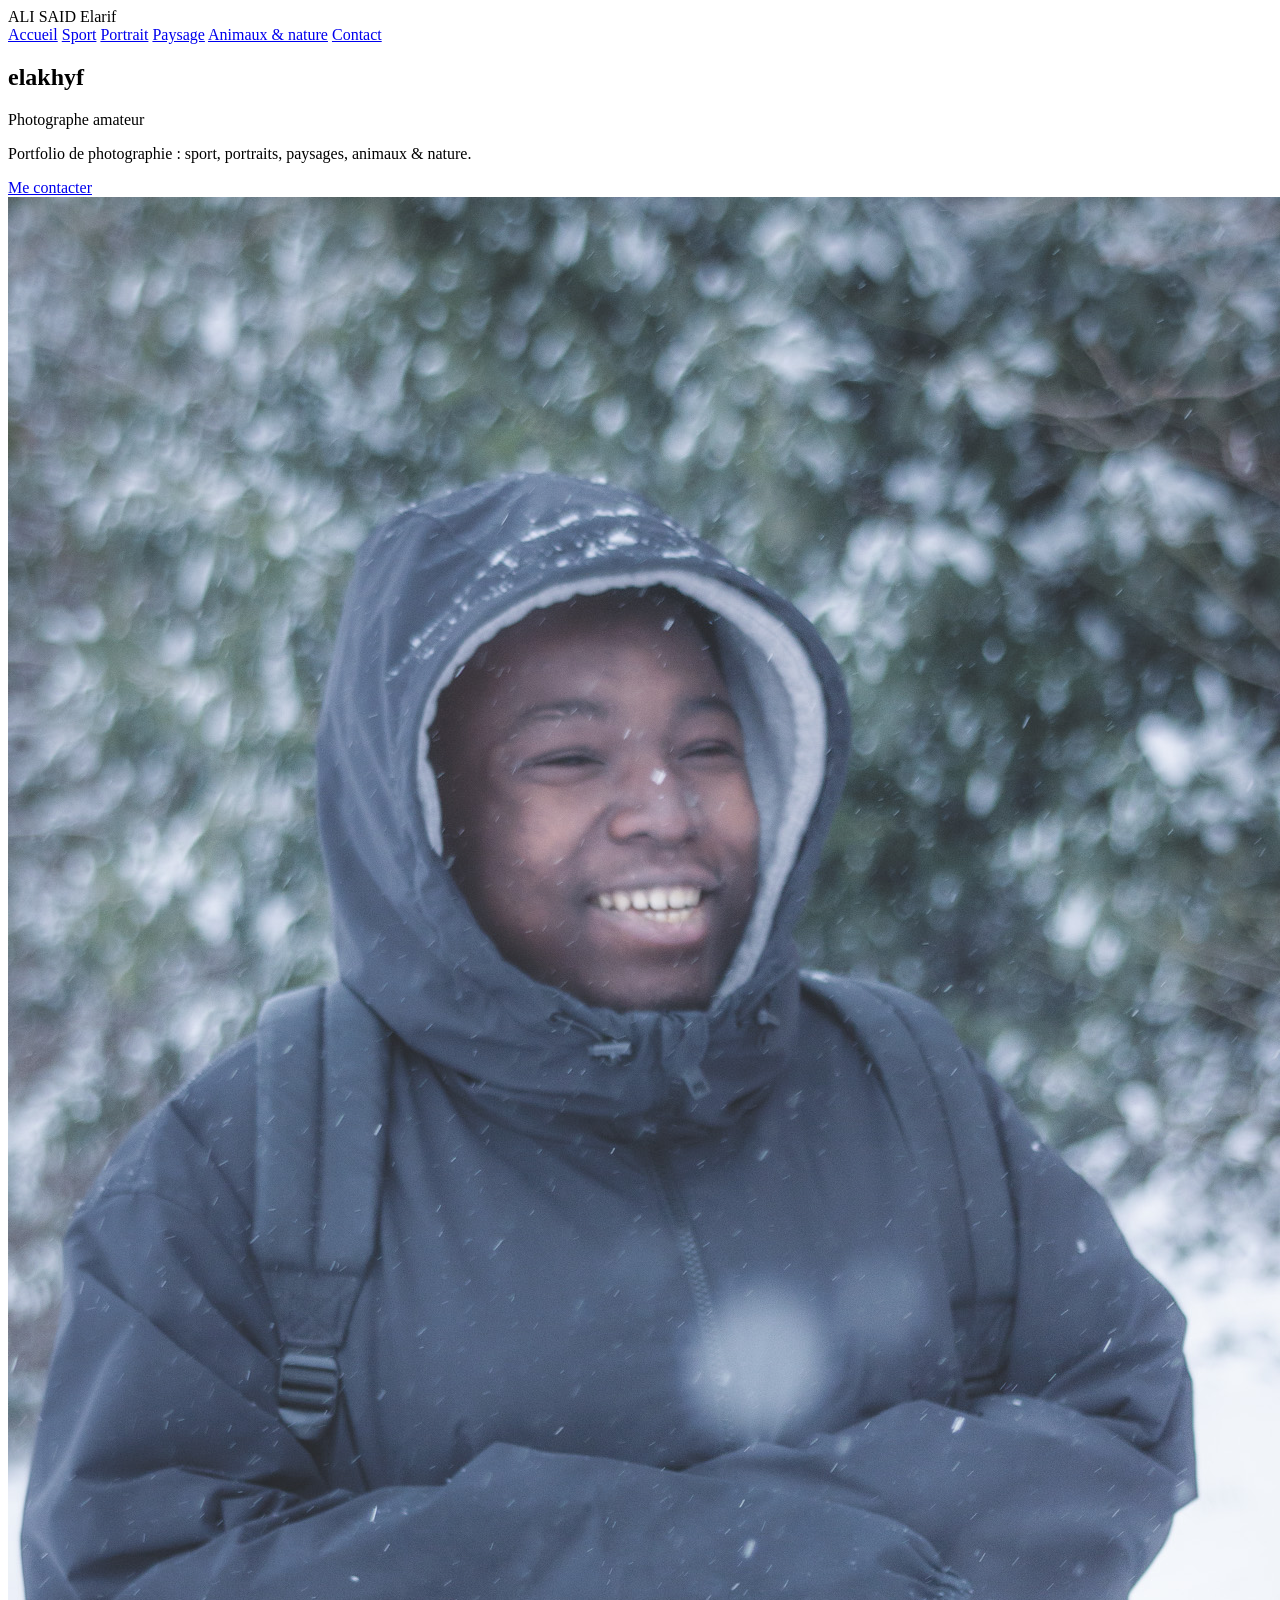
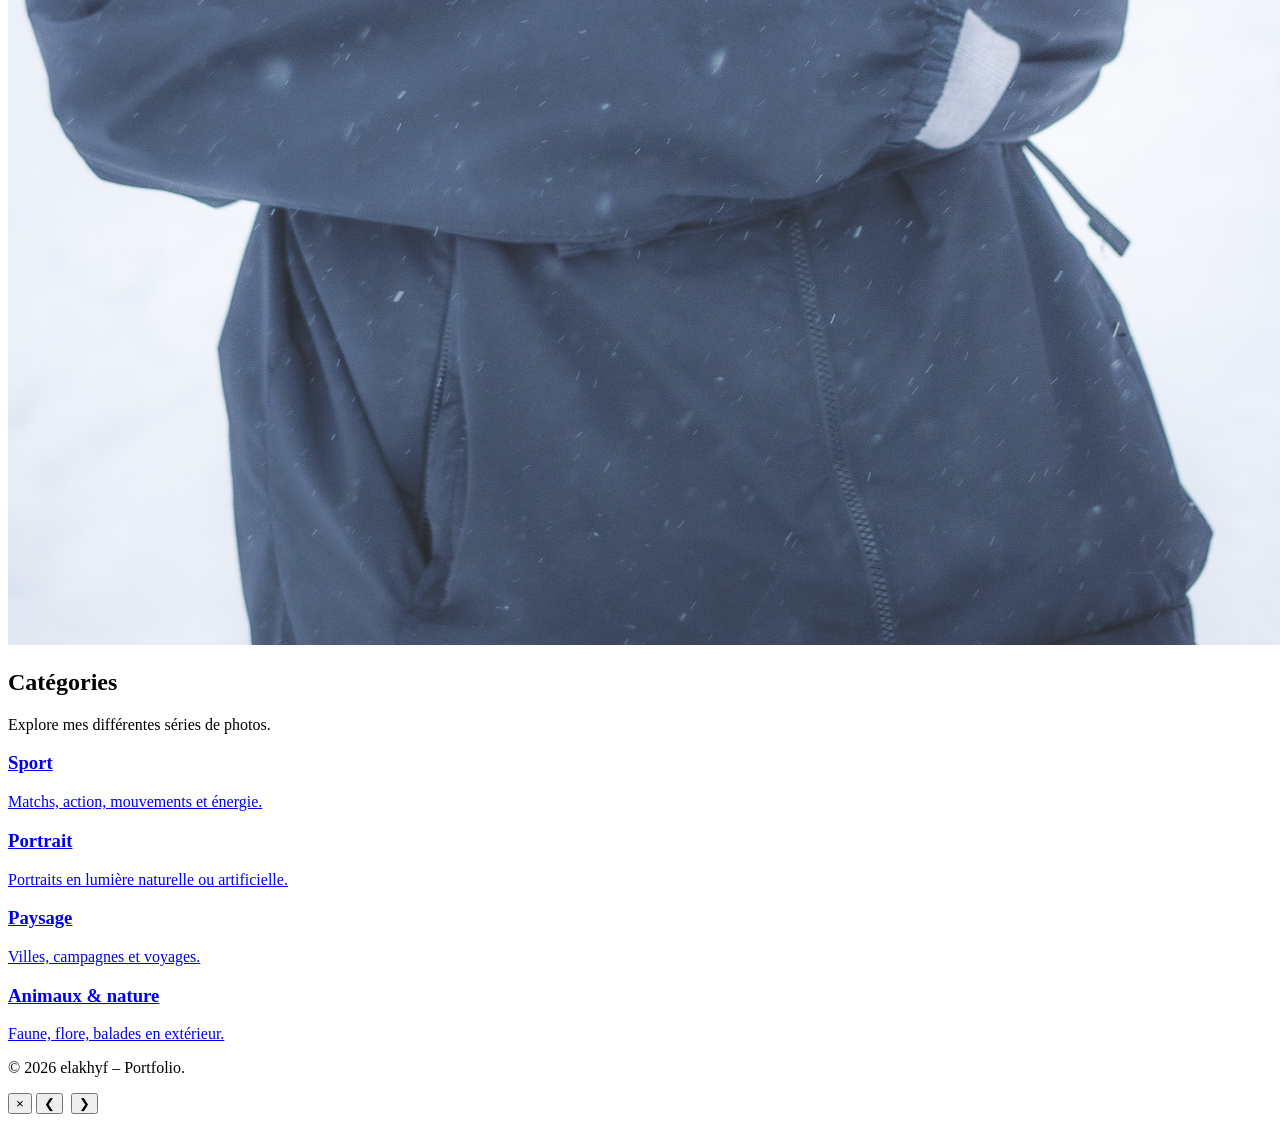
==== index.html @ de672629 "first commit" ====
<!DOCTYPE html>
<html lang="fr">
<head>
  <meta charset="UTF-8">
  <title>ALI SAID Elarif Youssouf – Portfolio photo</title>
  <meta name="viewport" content="width=device-width, initial-scale=1">
  <meta name="description" content="Portfolio de photographie : sport, portrait, paysage, animaux & nature.">
  <link rel="stylesheet" href="style.css">
</head>
<body>
  <header class="site-header">
    <div class="container nav-container">
      <div class="logo">ALI SAID Elarif</div>
      <nav>
        <a href="index.html">Accueil</a>
        <a href="sport.html">Sport</a>
        <a href="portrait.html">Portrait</a>
        <a href="paysage.html">Paysage</a>
        <a href="animaux-nature.html">Animaux & nature</a>
        <a href="contact.html">Contact</a>
      </nav>
    </div>
  </header>

  <section class="hero">
    <div class="container hero-content">
      <div>
        <h1>elakhyf</h1>
        <p class="hero-subtitle">Photographe amateur</p>
        <p>
          Portfolio de photographie : sport, portraits, paysages, animaux & nature.
        </p>
        <a href="contact.html" class="btn">Me contacter</a>
      </div>
      <div class="hero-image">
        <img class="hero-photo" src="images/moi.jpg" alt="Portrait de elakhyf">
      </div>
    </div>
  </section>

  <section class="section section-alt">
    <div class="container">
      <h2>Catégories</h2>
      <p>Explore mes différentes séries de photos.</p>

      <div class="grid">
        <a class="card card-link" href="sport.html">
          <div class="card-image cat-sport"></div>
          <div class="card-body">
            <h3>Sport</h3>
            <p>Matchs, action, mouvements et énergie.</p>
          </div>
        </a>

        <a class="card card-link" href="portrait.html">
          <div class="card-image cat-portrait"></div>
          <div class="card-body">
            <h3>Portrait</h3>
            <p>Portraits en lumière naturelle ou artificielle.</p>
          </div>
        </a>

        <a class="card card-link" href="paysage.html">
          <div class="card-image cat-paysage"></div>
          <div class="card-body">
            <h3>Paysage</h3>
            <p>Villes, campagnes et voyages.</p>
          </div>
        </a>

        <a class="card card-link" href="animaux-nature.html">
          <div class="card-image cat-animaux"></div>
          <div class="card-body">
            <h3>Animaux & nature</h3>
            <p>Faune, flore, balades en extérieur.</p>
          </div>
        </a>
      </div>
    </div>
  </section>

  <footer class="site-footer">
    <div class="container">
      <p>© <span id="year"></span> elakhyf – Portfolio.</p>
    </div>
  </footer>

  <!-- Lightbox commune (même sur cette page, elle sera vide mais prête) -->
  <div class="lightbox-js" id="lightbox-js">
    <div class="lightbox-js__overlay"></div>
    <button class="lightbox-js__close" aria-label="Fermer">&times;</button>
    <button class="lightbox-js__prev" aria-label="Image précédente">&#10094;</button>
    <img class="lightbox-js__img" src="" alt="">
    <button class="lightbox-js__next" aria-label="Image suivante">&#10095;</button>
  </div>

  <script src="lightbox.js"></script>
</body>
</html>
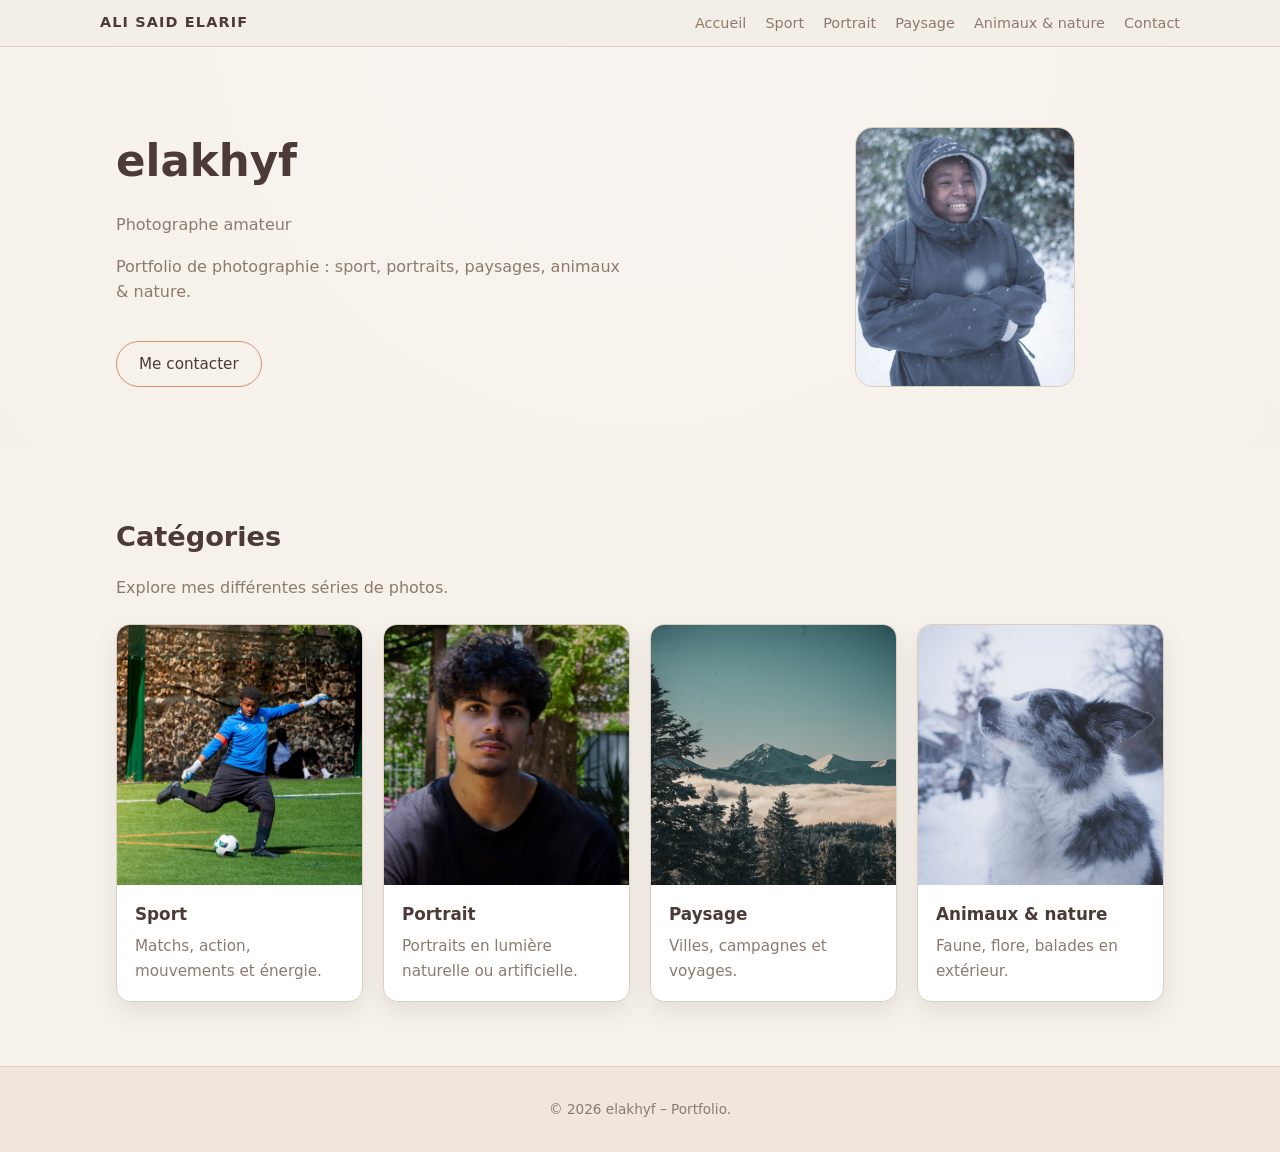
==== commit 2408a7e4: "mise a jour v3 du portfolio" ====
--- a/index.html
+++ b/index.html
@@ -5,7 +5,7 @@
   <title>ALI SAID Elarif Youssouf – Portfolio photo</title>
   <meta name="viewport" content="width=device-width, initial-scale=1">
   <meta name="description" content="Portfolio de photographie : sport, portrait, paysage, animaux & nature.">
-  <link rel="stylesheet" href="style.css">
+  <link rel="stylesheet" href="Style.css">
 </head>
 <body>
   <header class="site-header">
--- a/Style.css
+++ b/Style.css
@@ -0,0 +1,460 @@
+/* =========================
+   Variables & base
+    ========================= */
+
+:root {
+  --bg: #f3eee7;
+  --bg-alt: #f7f1eb;
+  --card: #ffffff;
+  --border: #ddcfc0;
+
+  --accent: #d1936a;
+  --accent-soft: rgba(209, 147, 106, 0.25);
+
+  --text: #4b3b34;
+  --muted: #8c7a6e;
+
+  --font-main: system-ui, -apple-system, BlinkMacSystemFont, "Segoe UI", sans-serif;
+}
+
+*,
+*::before,
+*::after {
+  box-sizing: border-box;
+}
+
+html,
+body {
+  margin: 0;
+  padding: 0;
+}
+
+body {
+  font-family: var(--font-main);
+  background: radial-gradient(circle at top, #f9f4ef, var(--bg));
+  color: var(--text);
+  line-height: 1.6;
+}
+
+/* =========================
+   Layout global
+   ========================= */
+
+.container {
+  width: 100%;
+  max-width: 1080px;
+  margin: 0 auto;
+  padding: 0 16px;
+}
+
+.section {
+  padding: 64px 0;
+}
+
+.section-alt {
+  background: var(--bg-alt);
+}
+
+/* =========================
+   Navigation
+   ========================= */
+
+.site-header {
+  position: sticky;
+  top: 0;
+  z-index: 100;
+  background: rgba(243, 238, 231, 0.94);
+  backdrop-filter: blur(10px);
+  border-bottom: 1px solid var(--border);
+}
+
+.nav-container {
+  display: flex;
+  align-items: center;
+  justify-content: space-between;
+  padding: 10px 0;
+  gap: 16px;
+}
+
+.logo {
+  font-weight: 700;
+  letter-spacing: 0.08em;
+  text-transform: uppercase;
+  font-size: 0.9rem;
+  color: var(--text);
+}
+
+nav a {
+  color: var(--muted);
+  text-decoration: none;
+  margin-left: 14px;
+  font-size: 0.9rem;
+  transition: color 0.2s ease, transform 0.2s ease;
+}
+
+nav a:hover {
+  color: var(--accent);
+  transform: translateY(-1px);
+}
+
+/* =========================
+   Hero (accueil)
+   ========================= */
+
+.hero {
+  padding: 80px 0 64px;
+}
+
+.hero-content {
+  display: grid;
+  grid-template-columns: minmax(0, 2fr) minmax(0, 1.3fr);
+  gap: 40px;
+  align-items: center;
+}
+
+.hero h1 {
+  font-size: clamp(2.4rem, 3.4vw, 3rem);
+  margin: 0 0 8px;
+}
+
+.hero-subtitle {
+  color: var(--accent);
+  font-weight: 500;
+  margin-bottom: 12px;
+}
+
+.hero p {
+  max-width: 520px;
+  color: var(--muted);
+}
+
+.hero-image {
+  display: flex;
+  justify-content: center;
+}
+
+.hero-photo {
+  width: 220px;
+  height: 260px;
+  border-radius: 18px;
+  border: 1px solid var(--border);
+  object-fit: cover;
+}
+
+/* =========================
+   Titres & texte
+   ========================= */
+
+h1,
+h2,
+h3 {
+  font-weight: 600;
+  color: var(--text);
+}
+
+h2 {
+  font-size: 1.7rem;
+  margin: 0 0 8px;
+}
+
+.section p {
+  color: var(--muted);
+}
+
+/* =========================
+   Boutons & liens
+   ========================= */
+
+.btn {
+  display: inline-block;
+  margin-top: 20px;
+  padding: 10px 22px;
+  border-radius: 999px;
+  border: 1px solid var(--accent);
+  color: var(--text);
+  background: transparent;
+  text-decoration: none;
+  font-size: 0.95rem;
+  transition: background 0.2s ease, transform 0.2s ease, box-shadow 0.2s ease;
+}
+
+.btn:hover {
+  background: var(--accent);
+  color: #fff;
+  box-shadow: 0 10px 25px var(--accent-soft);
+  transform: translateY(-1px);
+}
+
+/* =========================
+   Grille & cartes
+   ========================= */
+
+.grid {
+  display: grid;
+  grid-template-columns: repeat(auto-fit, minmax(230px, 1fr));
+  gap: 20px;
+  margin-top: 24px;
+}
+
+.card {
+  background: var(--card);
+  border-radius: 14px;
+  border: 1px solid var(--border);
+  overflow: hidden;
+  display: flex;
+  flex-direction: column;
+  min-height: 220px;
+  box-shadow: 0 10px 24px rgba(0, 0, 0, 0.08);
+  transition: transform 0.2s ease, box-shadow 0.2s ease, border-color 0.2s ease;
+}
+
+.card:hover {
+  transform: translateY(-4px);
+  box-shadow: 0 16px 32px rgba(0, 0, 0, 0.12);
+  border-color: var(--accent);
+}
+
+.card-link {
+  text-decoration: none;
+  color: inherit;
+  display: block;
+}
+
+/* Vignettes */
+
+.card-image {
+  height: 260px;
+  overflow: hidden;
+  display: flex;
+  align-items: center;
+  justify-content: center;
+}
+
+.card-image img {
+  display: block;
+  max-width: 100%;
+  max-height: 100%;
+  width: auto;
+  height: auto;
+  object-fit: contain;
+}
+
+/* Texte sous les cartes */
+
+.card-body {
+  padding: 16px 18px 18px;
+}
+
+.card-body h3 {
+  margin: 0 0 6px;
+  font-size: 1.05rem;
+}
+
+.card-body p {
+  margin: 0;
+  color: var(--muted);
+  font-size: 0.95rem;
+}
+
+/* Cartes de catégories */
+
+.cat-sport {
+  background-image: url("images/cat-sport.jpg");
+  background-size: cover;
+  background-position: center;
+}
+
+.cat-portrait {
+  background-image: url("images/cat-portrait.jpg");
+  background-size: cover;
+  background-position: center;
+}
+
+.cat-paysage {
+  background-image: url("images/cat-paysage.jpg");
+  background-size: cover;
+  background-position: center;
+}
+
+.cat-animaux {
+  background-image: url("images/cat-animaux.jpg");
+  background-size: cover;
+  background-position: center;
+}
+
+/* =========================
+   Contact & formulaire
+   ========================= */
+
+.contact-form {
+  max-width: 480px;
+  display: flex;
+  flex-direction: column;
+  gap: 12px;
+}
+
+.contact-form label {
+  display: flex;
+  flex-direction: column;
+  font-size: 0.95rem;
+  color: var(--text);
+}
+
+.contact-form input,
+.contact-form textarea {
+  margin-top: 4px;
+  padding: 8px 10px;
+  border-radius: 6px;
+  border: 1px solid var(--border);
+  background: #fbf7f2;
+  color: var(--text);
+  font: inherit;
+}
+
+.contact-form textarea {
+  resize: vertical;
+}
+
+.contact-form input:focus,
+.contact-form textarea:focus {
+  outline: none;
+  border-color: var(--accent);
+  box-shadow: 0 0 0 1px var(--accent-soft);
+}
+
+/* =========================
+   Contact liste
+   ========================= */
+
+.contact-list {
+  list-style: none;
+  padding: 0;
+  margin-top: 12px;
+}
+
+.contact-list li {
+  margin-bottom: 4px;
+}
+
+/* =========================
+   Pied de page
+   ========================= */
+
+.site-footer {
+  border-top: 1px solid var(--border);
+  padding: 18px 0;
+  text-align: center;
+  font-size: 0.85rem;
+  color: var(--muted);
+  background: #f0e6db;
+}
+
+/* =========================
+   Responsive
+   ========================= */
+
+@media (max-width: 768px) {
+  .hero {
+    padding-top: 72px;
+  }
+
+  .hero-content {
+    grid-template-columns: 1fr;
+    gap: 24px;
+  }
+
+  .hero-image {
+    justify-content: flex-start;
+  }
+
+  .nav-container {
+    flex-direction: column;
+    align-items: flex-start;
+  }
+
+  nav a {
+    margin-left: 0;
+    margin-right: 12px;
+  }
+}
+
+@media (max-width: 480px) {
+  .section {
+    padding: 48px 0;
+  }
+
+  .grid {
+    grid-template-columns: 1fr;
+  }
+
+  .logo {
+    font-size: 0.85rem;
+  }
+
+  nav a {
+    font-size: 0.85rem;
+  }
+}
+
+/* =========================
+   Lightbox JS (slider)
+   ========================= */
+
+.lightbox-js {
+  position: fixed;
+  inset: 0;
+  display: none;
+  align-items: center;
+  justify-content: center;
+  z-index: 200;
+}
+
+.lightbox-js--open {
+  display: flex;
+}
+
+.lightbox-js__overlay {
+  position: absolute;
+  inset: 0;
+  background: rgba(0, 0, 0, 0.75);
+}
+
+.lightbox-js__img {
+  max-width: 90vw;
+  max-height: 90vh;
+  border-radius: 8px;
+  box-shadow: 0 20px 40px rgba(0, 0, 0, 0.5);
+  position: relative;
+  z-index: 201;
+}
+
+.lightbox-js__close,
+.lightbox-js__prev,
+.lightbox-js__next {
+  position: absolute;
+  z-index: 202;
+  background: rgba(0, 0, 0, 0.6);
+  border: none;
+  color: #fff;
+  font-size: 28px;
+  cursor: pointer;
+  padding: 8px 12px;
+  border-radius: 4px;
+}
+
+.lightbox-js__close {
+  top: 16px;
+  right: 16px;
+}
+
+.lightbox-js__prev {
+  left: 24px;
+  top: 50%;
+  transform: translateY(-50%);
+}
+
+.lightbox-js__next {
+  right: 24px;
+  top: 50%;
+  transform: translateY(-50%);
+}
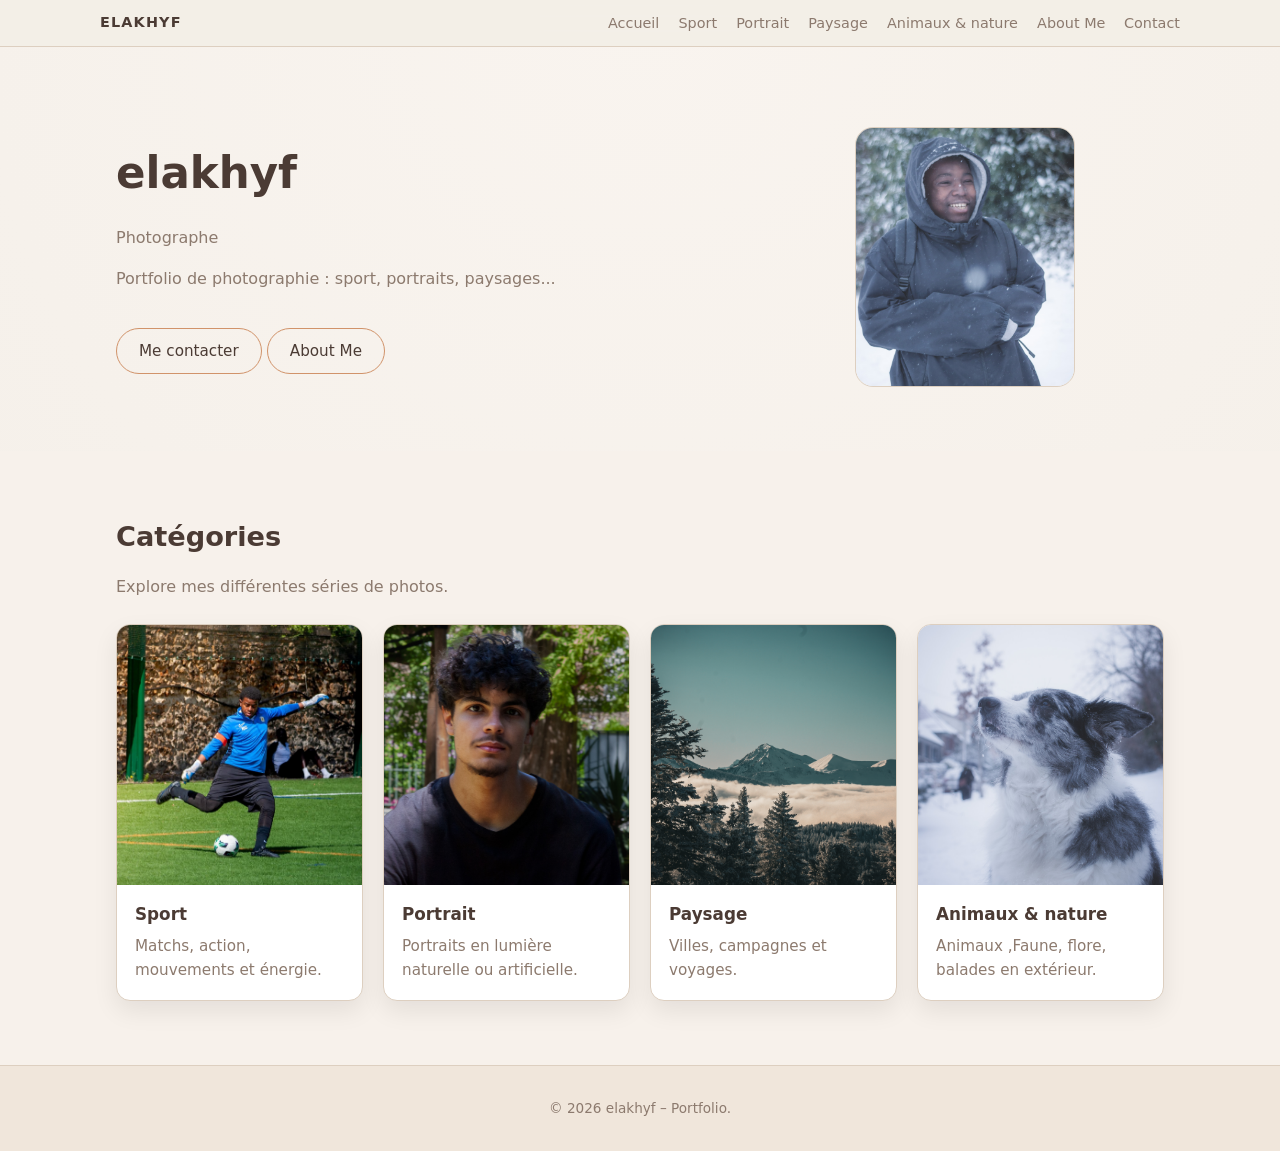
==== commit dbf665e5: "correction du git commit -a fait avant" ====
--- a/index.html
+++ b/index.html
@@ -2,7 +2,7 @@
 <html lang="fr">
 <head>
   <meta charset="UTF-8">
-  <title>ALI SAID Elarif Youssouf – Portfolio photo</title>
+  <title>ALI SAID Elarif Youssouf Amine – Portfolio photo</title>
   <meta name="viewport" content="width=device-width, initial-scale=1">
   <meta name="description" content="Portfolio de photographie : sport, portrait, paysage, animaux & nature.">
   <link rel="stylesheet" href="Style.css">
@@ -10,13 +10,14 @@
 <body>
   <header class="site-header">
     <div class="container nav-container">
-      <div class="logo">ALI SAID Elarif</div>
+      <div class="logo">Elakhyf</div>
       <nav>
         <a href="index.html">Accueil</a>
         <a href="sport.html">Sport</a>
         <a href="portrait.html">Portrait</a>
         <a href="paysage.html">Paysage</a>
         <a href="animaux-nature.html">Animaux & nature</a>
+        <a href="about_me.html">About Me </a>
         <a href="contact.html">Contact</a>
       </nav>
     </div>
@@ -26,17 +27,21 @@
     <div class="container hero-content">
       <div>
         <h1>elakhyf</h1>
-        <p class="hero-subtitle">Photographe amateur</p>
+        <p class="hero-subtitle">Photographe </p>
         <p>
-          Portfolio de photographie : sport, portraits, paysages, animaux & nature.
+          Portfolio de photographie : sport, portraits, paysages...
         </p>
         <a href="contact.html" class="btn">Me contacter</a>
+        <a href="about_me.html" class="btn">About Me</a>
+
       </div>
       <div class="hero-image">
         <img class="hero-photo" src="images/moi.jpg" alt="Portrait de elakhyf">
       </div>
     </div>
   </section>
+
+  
 
   <section class="section section-alt">
     <div class="container">
@@ -72,7 +77,7 @@
           <div class="card-image cat-animaux"></div>
           <div class="card-body">
             <h3>Animaux & nature</h3>
-            <p>Faune, flore, balades en extérieur.</p>
+            <p>Animaux ,Faune, flore, balades en extérieur.</p>
           </div>
         </a>
       </div>
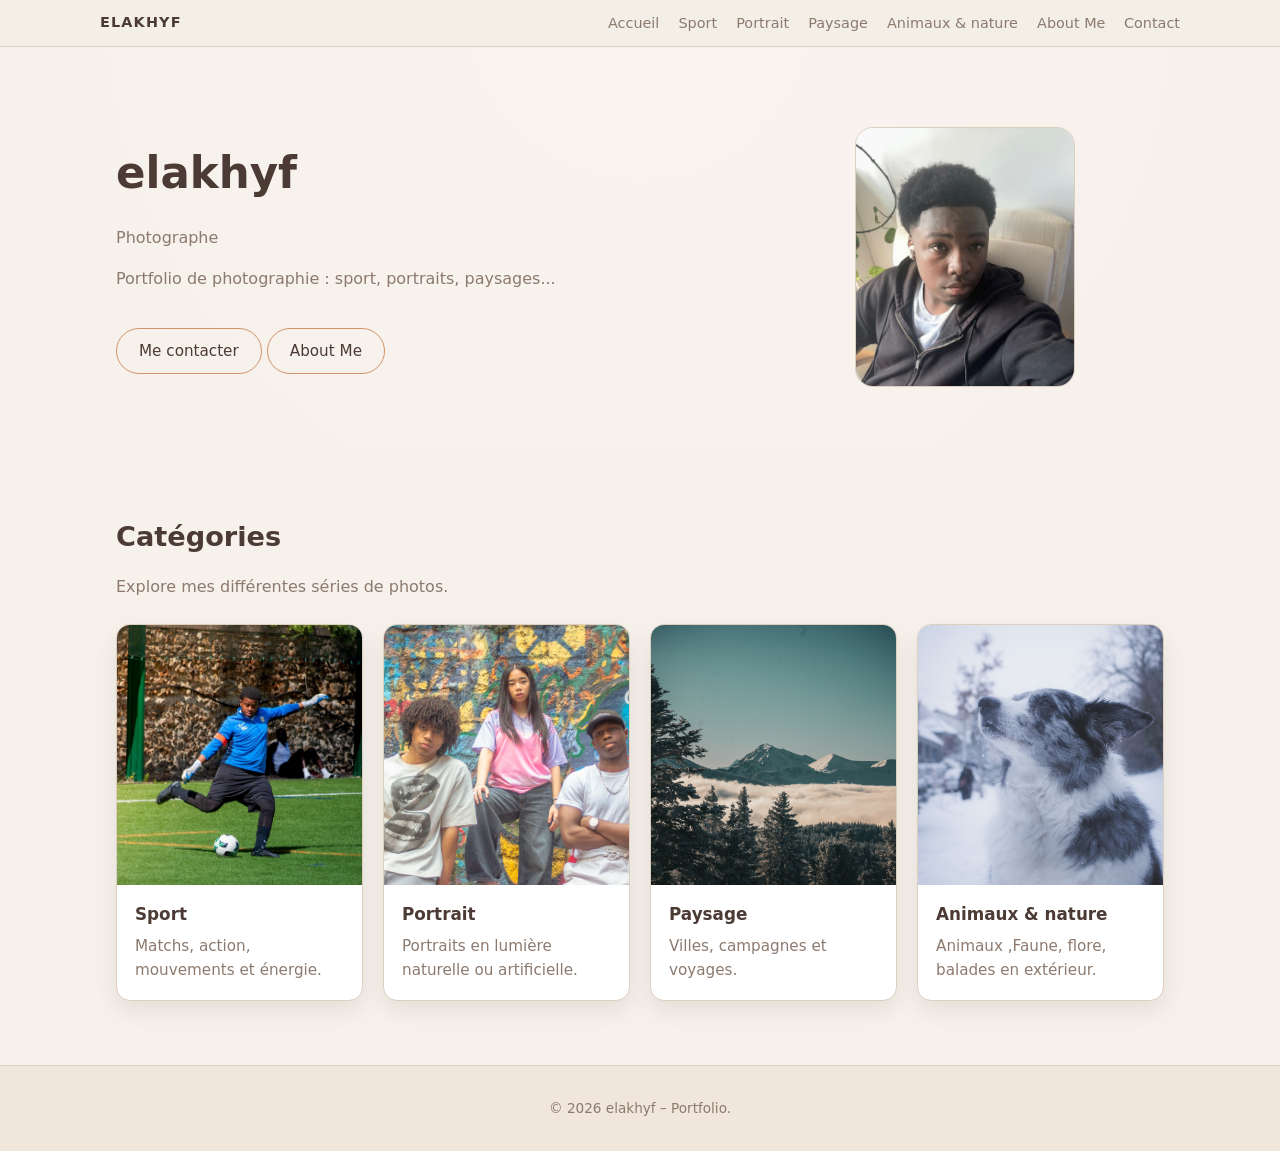
==== commit 262f8d1e: "restructuration du site" ====
--- a/index.html
+++ b/index.html
@@ -18,7 +18,7 @@
         <a href="paysage.html">Paysage</a>
         <a href="animaux-nature.html">Animaux & nature</a>
         <a href="about_me.html">About Me </a>
-        <a href="contact.html">Contact</a>
+        <a href="contact.html">Contact</a> 
       </nav>
     </div>
   </header>
@@ -36,7 +36,7 @@
 
       </div>
       <div class="hero-image">
-        <img class="hero-photo" src="images/moi.jpg" alt="Portrait de elakhyf">
+        <img class="hero-photo" src="images/moi_v2.jpeg" alt="Portrait de elakhyf">
       </div>
     </div>
   </section>
--- a/Style.css
+++ b/Style.css
@@ -458,3 +458,94 @@
   top: 50%;
   transform: translateY(-50%);
 }
+
+/* =========================
+   Page About me
+   ========================= */
+
+.about-wrapper {
+  min-height: calc(100vh - 120px);
+  display: flex;
+  align-items: center;
+  justify-content: center;
+  padding: 64px 16px;
+}
+
+.about-card {
+  max-width: 900px;
+  width: 100%;
+  background: var(--card);
+  border-radius: 18px;
+  border: 1px solid var(--border);
+  padding: 40px;
+  box-shadow: 0 20px 40px rgba(0, 0, 0, 0.08);
+}
+
+.about-title {
+  font-size: 2rem;
+  margin: 0 0 32px;
+  text-align: center;
+  color: var(--text);
+}
+
+.about-layout {
+  display: flex;
+  gap: 40px;
+  align-items: center;
+}
+
+.about-photo-wrapper {
+  flex: 0 0 280px;
+}
+
+.about-photo {
+  width: 100%;
+  height: 360px;
+  object-fit: cover;
+  border-radius: 14px;
+  border: 1px solid var(--border);
+}
+
+.about-text {
+  flex: 1;
+}
+
+.about-text p {
+  margin: 0 0 16px;
+  color: var(--muted);
+  font-size: 1.05rem;
+  line-height: 1.7;
+}
+
+.about-text p:last-child {
+  margin-bottom: 0;
+}
+
+@media (max-width: 768px) {
+  .about-wrapper {
+    padding: 48px 16px;
+  }
+
+  .about-card {
+    padding: 32px 24px;
+  }
+
+  .about-title {
+    font-size: 1.7rem;
+    margin-bottom: 24px;
+  }
+
+  .about-layout {
+    flex-direction: column;
+    gap: 24px;
+  }
+
+  .about-photo-wrapper {
+    flex: 0 0 auto;
+    max-width: 280px;
+  }
+
+  .about-photo {
+    max-height: 300px;
+  }
+}
